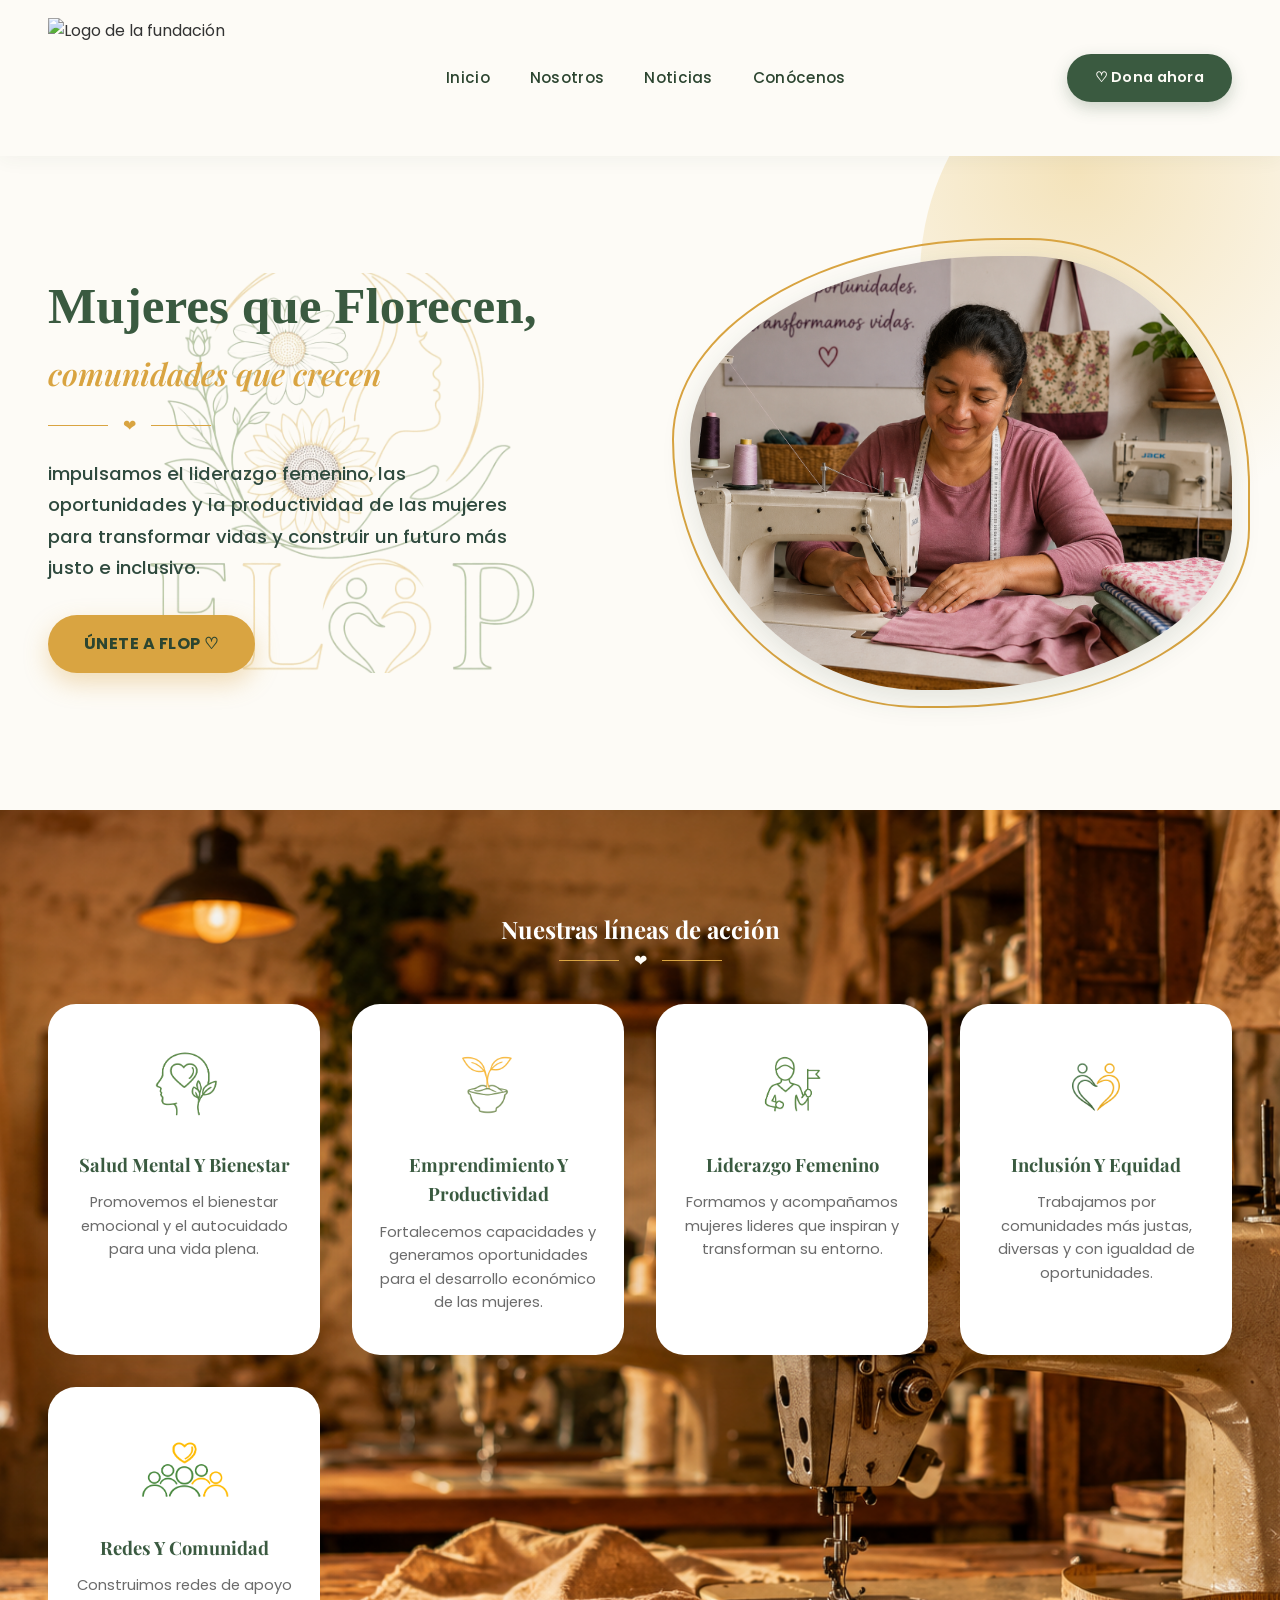
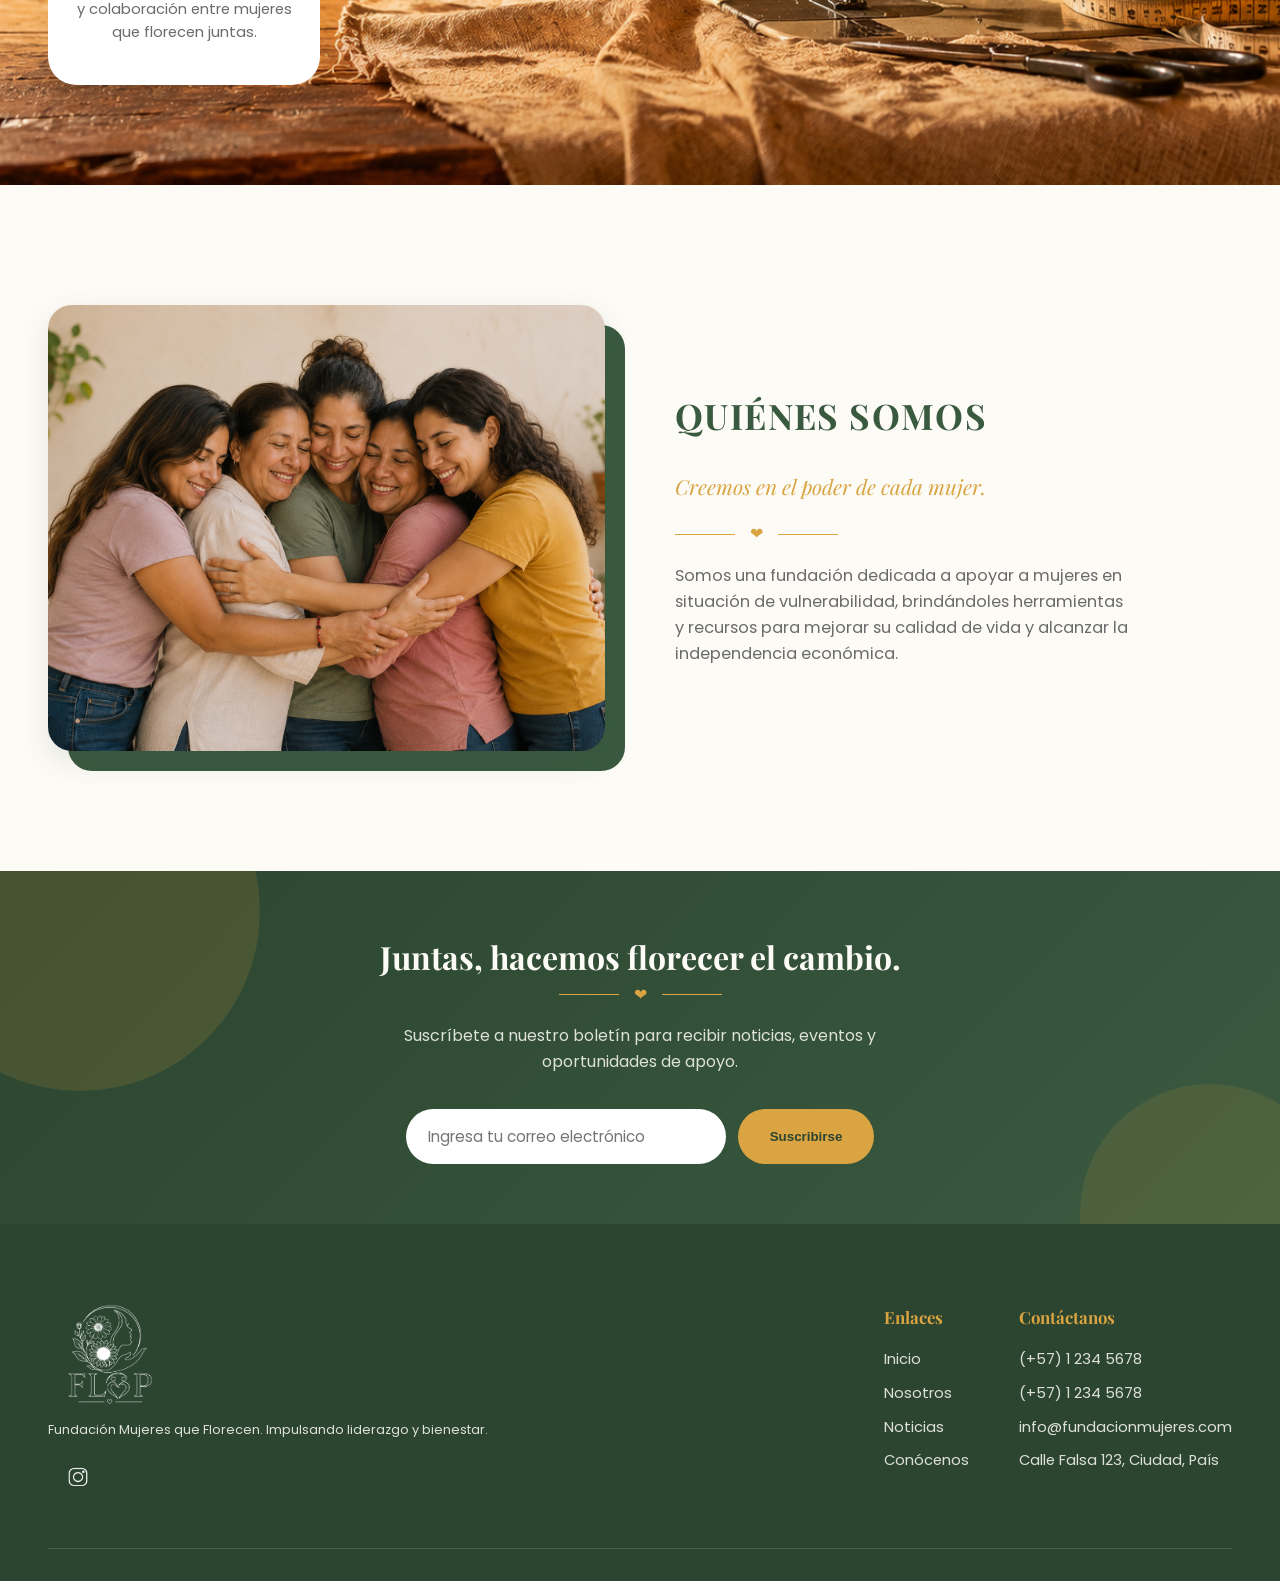
==== index.html @ de9be303 "Primera subida del sitio" ====
<!DOCTYPE html>
<html lang="en">
<head>
    <meta charset="UTF-8">
    <meta name="viewport" content="width=device-width, initial-scale=1.0">
    <title>Document</title>
    <link rel="stylesheet" href="home.css">
    <link rel="stylesheet" href="base.css">
<link rel="preconnect" href="https://fonts.googleapis.com">
<link rel="preconnect" href="https://fonts.gstatic.com" crossorigin>
<link href="https://fonts.googleapis.com/css2?family=Playwrite+ES:wght@100..400&family=Playwrite+NZ+Basic:wght@100..400&display=swap" rel="stylesheet">
</head>
<body>
    <header>
        <img class="logo" src="img/logofundación2.png" alt="Logo de la fundación">
        <nav>
        <ul>
            <li><a href="#">Inicio</a></li>
            <li><a href="nosotros.html">Nosotros</a></li>
            <li><a href="noticias.html">Noticias</a></li>
            <li><a href="conocenos.html">Conócenos</a></li>
        </ul>
        </nav>
        <a href="#" class="boton">♡ Dona ahora</a>
    </header>
<!--====encabezado====-->
<main>
    <section class="hero">
        <div class="hero-texto">
            <h1><span class="titulo-home">Mujeres que Florecen, </span><br> <span class="dorado">comunidades que crecen</span></h1>
            <div class="divisor" style="justify-content:flex-start;">❤</div>
            <p>impulsamos el liderazgo femenino, las oportunidades y la productividad de las mujeres para transformar vidas y construir un futuro más justo e inclusivo.</p> 
            <div class="hero-botones">
            <a href="contactanos.html" class="boton-unete">ÚNETE A FLOP ♡</a>
            </div>
        </div>
        <div class="hero-imagen">
            <img src="img/hero.png" alt="Imagen de la fundación">
        </div>
    </section>
<!-- ====lineas de acción==== -->
    <section class="lineas-de-accion" id="lineas-de-accion">
        
        <div class="nuestras-lineas-de-accion">
            <h1>Nuestras líneas de acción</h1>
            <div class="divisor" style="justify-content:flex-start;">❤</div>
        </div>
        <div class="tarjetas">

            <div class="tarjeta">
                <div class="icono">   
                    <img src="img/salud_mental.png" alt="salud mental y bienestar icono">
                </div>
                <h3>salud mental y bienestar</h3>
                <p>Promovemos el bienestar emocional y el autocuidado para una vida plena.</p>
            </div>
            
            <div class="tarjeta">
                <div class="icono">   
                    <img src="img/emprendimiento.png" alt="Icono de productividad">
                </div>
                <h3>Emprendimiento y productividad</h3>
                <p>Fortalecemos capacidades y generamos oportunidades para el desarrollo económico de las mujeres.</p>
            </div>

            <div class="tarjeta">
                <div class="icono">   
                    <img src="img/liderazgo.png" alt="Icono de liderazgo">
                </div>
                <h3>Liderazgo femenino</h3>
                <p>Formamos y acompañamos mujeres lideres que inspiran y transforman su entorno.</p>
            </div>

            <div class="tarjeta">
                <div class="icono">   
                    <img src="img/inclusion.png" alt="Icono de educación">
                </div>
                <h3>Inclusión y equidad</h3>
                <p>Trabajamos por comunidades más justas, diversas y con igualdad de oportunidades.</p>
            </div>

            <div class="tarjeta">
                <div class="icono">   
                    <img src="img/redes.png" alt="Icono de solidaridad">
                </div>
                <h3>Redes y comunidad</h3>
                <p>Construimos redes de apoyo y colaboración entre mujeres que florecen juntas.</p>
            </div>

        </div>
    </section>

<!--====Quienes somos====-->
    <section class="quienes-somos" id="quienes-somos">
        <div class="quienes-somos-imagen">
            <img src="img/quienes-somos.png" alt="Imagen de quienes somos">
        </div>
        <div class="quienes-somos-texto">
            <h2>QUIÉNES SOMOS</h2><br><h3>Creemos en el poder de cada mujer.</h3>
            <div class="divisor" style="justify-content:flex-start;">❤ </div>
            <p>Somos una fundación dedicada a apoyar a mujeres en situación de vulnerabilidad, brindándoles herramientas y recursos para mejorar su calidad de vida y alcanzar la independencia económica.</p>
        </div>
    </section>

<!-- ====Correo==== -->
    <section class="correo" id="correo">
        <h2>Juntas, hacemos florecer el cambio.</h2>
        <div class="divisor" style="justify-content:center;">❤</div>
        <p>Suscríbete a nuestro boletín para recibir noticias, eventos y oportunidades de apoyo.</p>
        <form action="#" method="post">
            <input type="email" name="email" placeholder="Ingresa tu correo electrónico" required>
            <button type="submit">Suscribirse</button>
        </form>
    </section>

<!-- ====pie de pagina====-->
    <footer>
        <div class="footer-grid">
            <div class="footer-col" style="flex:1 1 220px">
                    <div class="logo-footer">
                        <img src="img/logoFundación2.png" alt="Logo de la fundación">
                    </div>
                    <p style="font-size:0.8rem">Fundación Mujeres que Florecen. Impulsando liderazgo y bienestar.</p>
                    <div class="redes-sociales">
                        <a href="#"><img src="img/instagram.png" alt="Instagram"></a>
                    </div>
            </div>

            <div class="footer-col">
                <h3>Enlaces</h3>
                <ul>
                    <li><a href="#">Inicio</a></li>
                    <li><a href="nosotros.html">Nosotros</a></li>
                    <li><a href="noticias.html">Noticias</a></li>
                    <li><a href="eventos.html">Conócenos</a></li>
                </ul>
            </div>

            <div class="footer-col">
                <h3>Contáctanos</h3>
                <ul>
                    <li>(+57) 1 234 5678</li>
                    <li>(+57) 1 234 5678</li>
                    <li>info@fundacionmujeres.com</li>
                    <li>Calle Falsa 123, Ciudad, País</li>
                </ul>
            </div>
        </div>
    </footer>
</body>
</html>
---- home.css ----
/* ----------HERO--------*/
.hero{
  display:flex;
  align-items:center;
  justify-content:space-between;
  gap: 60px;
  max-width: 1300px;
  margin: 0 auto;
  padding: 100px 48px 120px;
  position: relative;
  overflow: hidden;
}
.hero-texto{
  position: relative;
  z-index: 1;
}
.hero-texto::before {
  content: "";
  position: absolute;
  inset: 0; /* top:0; right:0; bottom:0; left:0; */
  background: url(img/logoFundación2.png);
  background-size: 98% auto;
  background-position: center;
  background-repeat: no-repeat;
  filter: saturate(0.65) opacity(0.4);
  z-index: -1;
}

/* mancha dorada difusa detrás del hero */
.hero::before{
  content:"";
  position:absolute;
  top:-140px; right:-160px;
  width:520px; height:520px;
  background: radial-gradient(circle at 30% 30%, var(--dorado-suave), transparent 70%);
  border-radius:50%;
  z-index:0;
}
 
.hero > div:first-child{
  flex:1 1 460px;
  position:relative;
  z-index:1;
  animation: apareceArriba .9s ease both;
}

.hero h1 .titulo-home{
  font-family: "Playwrite NZ Basic", cursive;
  font-optical-sizing: auto;
  font-weight: auto;
  font-style: normal;
}

.hero h1{
  font-size: clamp(2.3rem, 4vw, 3.6rem);
  font-weight:600;
  line-height:1.15;
  margin-bottom: 18px;
}
.hero h1 .dorado{
  color: var(--dorado);
  font-style: italic;
  font-size: 0.6em;
}
 
.hero > div:first-child > p{
  color: #2f4a3e;;
  font-size: 1.15rem;      /* un poco más grande que el 1.05rem actual */
  font-weight: 500;         /* Poppins soporta 300/400/500/600/700 según tu @import */
  line-height: 1.7; 
  max-width: 480px;
  margin: 20px 0 32px;
}
 
.hero-botones .boton-unete{
  display:inline-block;
  background: var(--dorado);
  color: var(--verde-oscuro);
  font-weight:700;
  letter-spacing:.03em;
  padding: 16px 36px;
  border-radius: 999px;
  transition: transform .3s ease, background .3s ease, color .3s ease, box-shadow .3s ease;
  box-shadow: 0 10px 24px rgba(217,164,65,.35);
}
.hero-botones .boton-unete:hover{
  background: var(--verde);
  color: var(--crema);
  transform: translateY(-3px);
}
 

.hero-imagen{
  flex:1 1 420px;
  position:relative;
  z-index:1;
}
.hero-imagen::before{
  content:"";
  position:absolute;
  inset:-18px;
  border: 2px solid var(--dorado);
  border-radius: 60% 40% 55% 45% / 45% 55% 40% 60%;
  animation: flotar 8s ease-in-out infinite;
}
.hero-imagen img{
  position:relative;
  z-index:1;
  border-radius: 60% 40% 55% 45% / 45% 55% 40% 60%;
  box-shadow: var(--sombra);
}
 
@keyframes flotar{
  0%, 100%{ transform: translate(0,0) rotate(0deg); }
  50%{ transform: translate(6px,-10px) rotate(2deg); }
}
@keyframes apareceArriba{
  from{ opacity:0; transform: translateY(24px); }
  to{ opacity:1; transform: translateY(0); }
}
 
/* ----------LÍNEAS DE ACCIÓN (tarjetas)------------ */
.nuestras-lineas-de-accion{
  text-align: center;
}
.nuestras-lineas-de-accion .divisor{
  justify-content: center !important;
  margin-bottom: 30px;
  color: var(--crema);
}
.nuestras-lineas-de-accion h1{
color:var(--blanco);
}
.lineas-de-accion{
  background-image: url('img/fondo-home.png');
  background-size: cover;        /* la imagen cubre todo el contenedor, recortando si es necesario */
  background-position: center;   /* centra la imagen, evita cortes en los bordes */
  background-repeat: no-repeat;
  padding: 100px 48px;
}
 
.tarjetas{
  max-width: 1300px;
  margin: 0 auto;
  display: grid;
  grid-template-columns: repeat(auto-fit, minmax(220px, 1fr));
  gap: 32px;
}
 
.tarjeta{
  background: var(--blanco);
  border-radius: 28px;
  padding: 40px 28px;
  text-align: center;
  position: relative;
  overflow: hidden;
  box-shadow: 0 10px 30px rgba(44,69,48,.08);
  transition: transform .35s ease, box-shadow .35s ease;
}
 
/* barra superior que aparece al pasar el mouse */
.tarjeta::before{
  content:"";
  position:absolute;
  top:0; left:0; right:0;
  height:4px;
  background: linear-gradient(90deg, var(--dorado), var(--verde));
  transform: scaleX(0);
  transform-origin: left;
  transition: transform .4s ease;
}
.tarjeta:hover{
  transform: translateY(-10px);
  box-shadow: 0 20px 40px rgba(44,69,48,.16);
}
.tarjeta:hover::before{ transform: scaleX(1); }
 
.tarjeta .icono{
  width: 90px; height: 84px;
  margin: 0 auto 22px;
  display:flex;
  align-items:center;
  justify-content:center;
  border-radius: 50%;
  transition: background .35s ease, transform .35s ease;
}
.tarjeta:hover .icono{
  transform: rotate(-8deg) scale(1.08);
}
.tarjeta .icono img{ width:90px; height:90px; object-fit: cover;}
 
.tarjeta h3{
  font-size: 1.15rem;
  margin-bottom: 12px;
  text-transform: capitalize;
}
.tarjeta p{
  color: var(--gris);
  font-size: .92rem;
}
 
/* ==========================================================
   QUIENES SOMOS
   ========================================================== */
.quienes-somos{
  display:flex;
  align-items:center;
  gap: 70px;
  max-width: 1300px;
  margin: 0 auto;
  padding: 120px 48px;
}
 
.quienes-somos-imagen{
  flex: 1 1 420px;
  position: relative;
}

.quienes-somos-imagen::before{
  content:"";
  position:absolute;
  inset: 20px -20px -20px 20px;
  background: var(--verde);
  border-radius: 24px;
  z-index:0;
}
.quienes-somos-imagen img{
  position:relative;
  z-index:1;
  border-radius: 24px;
  box-shadow: var(--sombra);
}
 
.quienes-somos-texto{ flex: 1 1 420px; }
.quienes-somos-texto h2{
  font-size: 2.2rem;
  letter-spacing:.04em;
}
.quienes-somos-texto h3{
  font-family:'Playfair Display', serif;
  font-style: italic;
  font-weight: 400;
  color: var(--dorado);
  font-size: 1.3rem;
  margin-bottom: 18px;
}
.quienes-somos-texto p{
  color: var(--gris);
  font-size: 1.02rem;
  max-width: 460px;
}
 
/* ==========================================================
   CORREO 
   ========================================================== */
.correo{
  position: relative;
  overflow: hidden;
  background: linear-gradient(135deg, var(--verde-oscuro), var(--verde));
  color: var(--crema);
  text-align: center;
  padding: 60px 24px;
}
.correo::before{
  content:"";
  position:absolute;
  width:360px; height:360px;
  border-radius:50%;
  background: rgba(217,164,65,.15);
  top:-140px; left:-100px;
}
.correo::after{
  content:"";
  position:absolute;
  width:260px; height:260px;
  border-radius:50%;
  background: rgba(217,164,65,.12);
  bottom:-120px; right:-60px;
}
.correo h2{
  color: var(--crema);
  font-size: 2rem;
  position:relative; z-index:1;
}
.correo .divisor::before,
.correo .divisor::after{ background: var(--dorado); }
 
.correo > p{
  color: rgba(253,251,246,.85);
  max-width: 480px;
  margin: 0 auto 34px;
  position:relative; z-index:1;
}
 
.correo form{
  display:flex;
  justify-content:center;
  gap: 12px;
  flex-wrap: wrap;
  position:relative; z-index:1;
}
.correo input{
  padding: 16px 22px;
  border-radius: 999px;
  border: none;
  width: 320px;
  max-width: 80vw;
  font-family: inherit;
  font-size: .95rem;
}
.correo input:focus{ outline: 3px solid var(--dorado); }
 
.correo button{
  padding: 16px 32px;
  border-radius: 999px;
  border: none;
  background: var(--dorado);
  color: var(--verde-oscuro);
  font-weight: 700;
  cursor: pointer;
  transition: background .3s ease, transform .3s ease;
}
.correo button:hover{
  background: var(--crema);
  transform: translateY(-2px);
}
---- base.css ----
/* ---------- Variables ---------- */
@import url('https://fonts.googleapis.com/css2?family=Poppins:wght@300;400;500;600;700&family=Playfair+Display:ital,wght@0,500;0,600;0,700;1,500&display=swap');

 
:root{
  --verde: #3a5a40;
  --verde-oscuro: #2c4530;
  --dorado: #d9a441;
  --crema: #fdfbf6;
  --texto: #333333;
  --gris: #6b6b6b;
  --verde-claro: #eef3ea;
  --dorado-suave: #f4e3bb;
  --blanco: #ffffff;
  --sombra: 0 10px 30px rgba(44, 69, 48, 0.12);
}
 
*{ margin:0; padding:0; box-sizing:border-box; }
 
body{
  font-family: 'Poppins', sans-serif;
  color: var(--texto);
  background: var(--crema);
  line-height: 1.6;
  overflow-x: hidden;
}
 
h1, h2, h3{
  font-family: 'Playfair Display', serif;
  color: var(--verde);
}
 
a{ text-decoration:none; color:inherit; }
ul{ list-style:none; }
img{ max-width:100%; display:block; }
 
.contenedor{
  max-width: 1200px;
  margin: 0 auto;
  padding: 0 24px;
}
 
.divisor{
  display:flex;
  align-items:center;
  justify-content:center;
  gap: 15px;
  color: var(--dorado);
  margin: 0 auto 16px;
}
.divisor::before, .divisor::after{
  content:"";
  width:60px;
  height:1px;
  background: var(--dorado);
}
 
@media (prefers-reduced-motion: reduce){
  *{ animation:none !important; transition:none !important; }
}
 
/* ------------HEADER---------- */
header{
  position: sticky;
  top: 0;
  z-index: 100;
  display:flex;
  align-items:center;
  justify-content:space-between;
  gap: 24px;
  padding: 18px 48px;
  background: rgba(253, 251, 246, 0.85);
  backdrop-filter: blur(10px);
  box-shadow: 0 2px 20px rgba(44, 69, 48, 0.06);
}
 
header .logo{
  height: 120px;
  width: auto;
}
 
header nav ul{
  display:flex;
  gap: 40px;
  flex-wrap: wrap;
}
 
header nav a{
  position:relative;
  font-weight:500;
  font-size:.95rem;
  letter-spacing:.02em;
  color: var(--verde-oscuro);
  padding-bottom: 4px;
}
header nav a::after{
  content:"";
  position:absolute;
  left:0; bottom:0;
  width:0; height:2px;
  background: var(--dorado);
  transition: width .3s ease;
}
header nav a:hover::after{ width:100%; }
 
header .boton{
  background: var(--verde);
  color: var(--crema);
  padding: 12px 28px;
  border-radius: 999px;
  font-weight:600;
  font-size:.9rem;
  letter-spacing:.02em;
  white-space: nowrap;
  transition: transform .3s ease, background .3s ease, box-shadow .3s ease;
  box-shadow: 0 6px 16px rgba(58,90,64,.25);
}
header .boton:hover{
  background: var(--verde-oscuro);
  transform: translateY(-2px);
  box-shadow: 0 10px 22px rgba(58,90,64,.35);
}
/* --------footer-------*/
footer{
  background: var(--verde-oscuro);
  color: rgba(253,251,246,.85);
  padding: 80px 48px 32px;
}
 
.footer-grid{
  max-width: 1300px;
  margin: 0 auto;
  display:flex;
  flex-wrap: wrap;
  gap: 50px;
  padding-bottom: 50px;
  border-bottom: 1px solid rgba(253,251,246,.15);
}
 
.logo-footer img{
  height: 100px;
  margin-bottom: 16px;
  filter: brightness(0) invert(1);
}
 
.footer-col h3{
  color: var(--dorado);
  font-size: 1.05rem;
  margin-bottom: 18px;
}
.footer-col ul li{
  margin-bottom: 10px;
  font-size: .92rem;
}
.footer-col a{ transition: color .25s ease; }
.footer-col a:hover{ color: var(--dorado); }
 
.redes-sociales{
  display:flex;
  gap: 14px;
  margin-top: 18px;
}
.redes-sociales img{
  width: 60px;
  filter: brightness(0) invert(1);
  transition: transform .3s ease;
}
.redes-sociales a:hover img{ transform: translateY(-3px); }
 
/* ---------RESPONSIVE----------*/
@media (max-width: 960px){
  header{ padding: 16px 24px; }
  header nav ul{ gap: 22px; }
 
  .hero{
    flex-direction: column;
    text-align: center;
    padding: 70px 24px 90px;
    gap: 50px;
  }
  .hero > div:first-child > p{ margin-inline: auto; }
 
  .quienes-somos{
    flex-direction: column;
    padding: 80px 24px;
    text-align: center;
  }
  .quienes-somos-texto p{ margin-inline: auto; }
 
  .lineas-de-accion{ padding: 70px 24px; }
}
 
@media (max-width: 600px){
  header{ flex-direction: column; gap: 14px; }
  header nav ul{ justify-content:center; gap: 16px; }
 
  .hero h1{ font-size: 2rem; }
  .hero-imagen::before,
  .hero-imagen img{ border-radius: 40% 60% 50% 50% / 50% 50% 40% 60%; }
 
  .correo input{ width: 100%; }
  .footer-grid{ flex-direction: column; gap: 36px; }
}
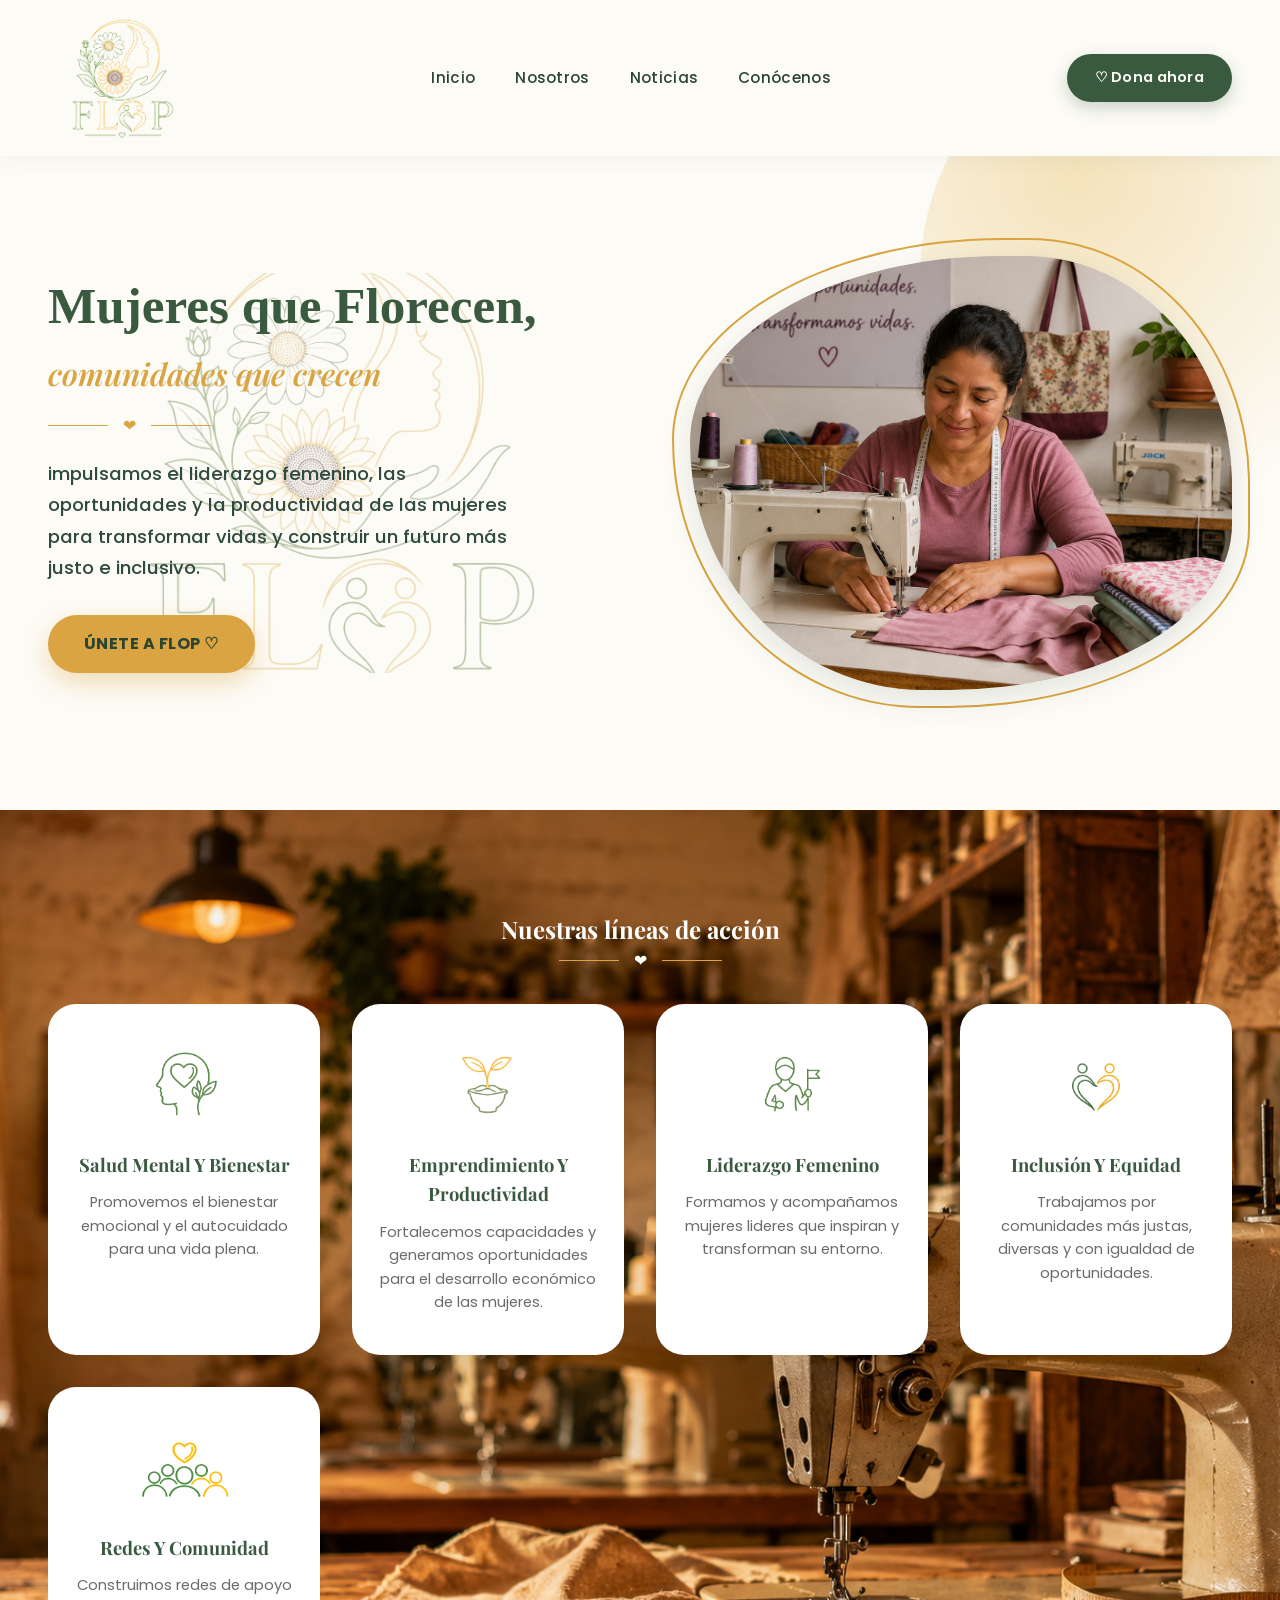
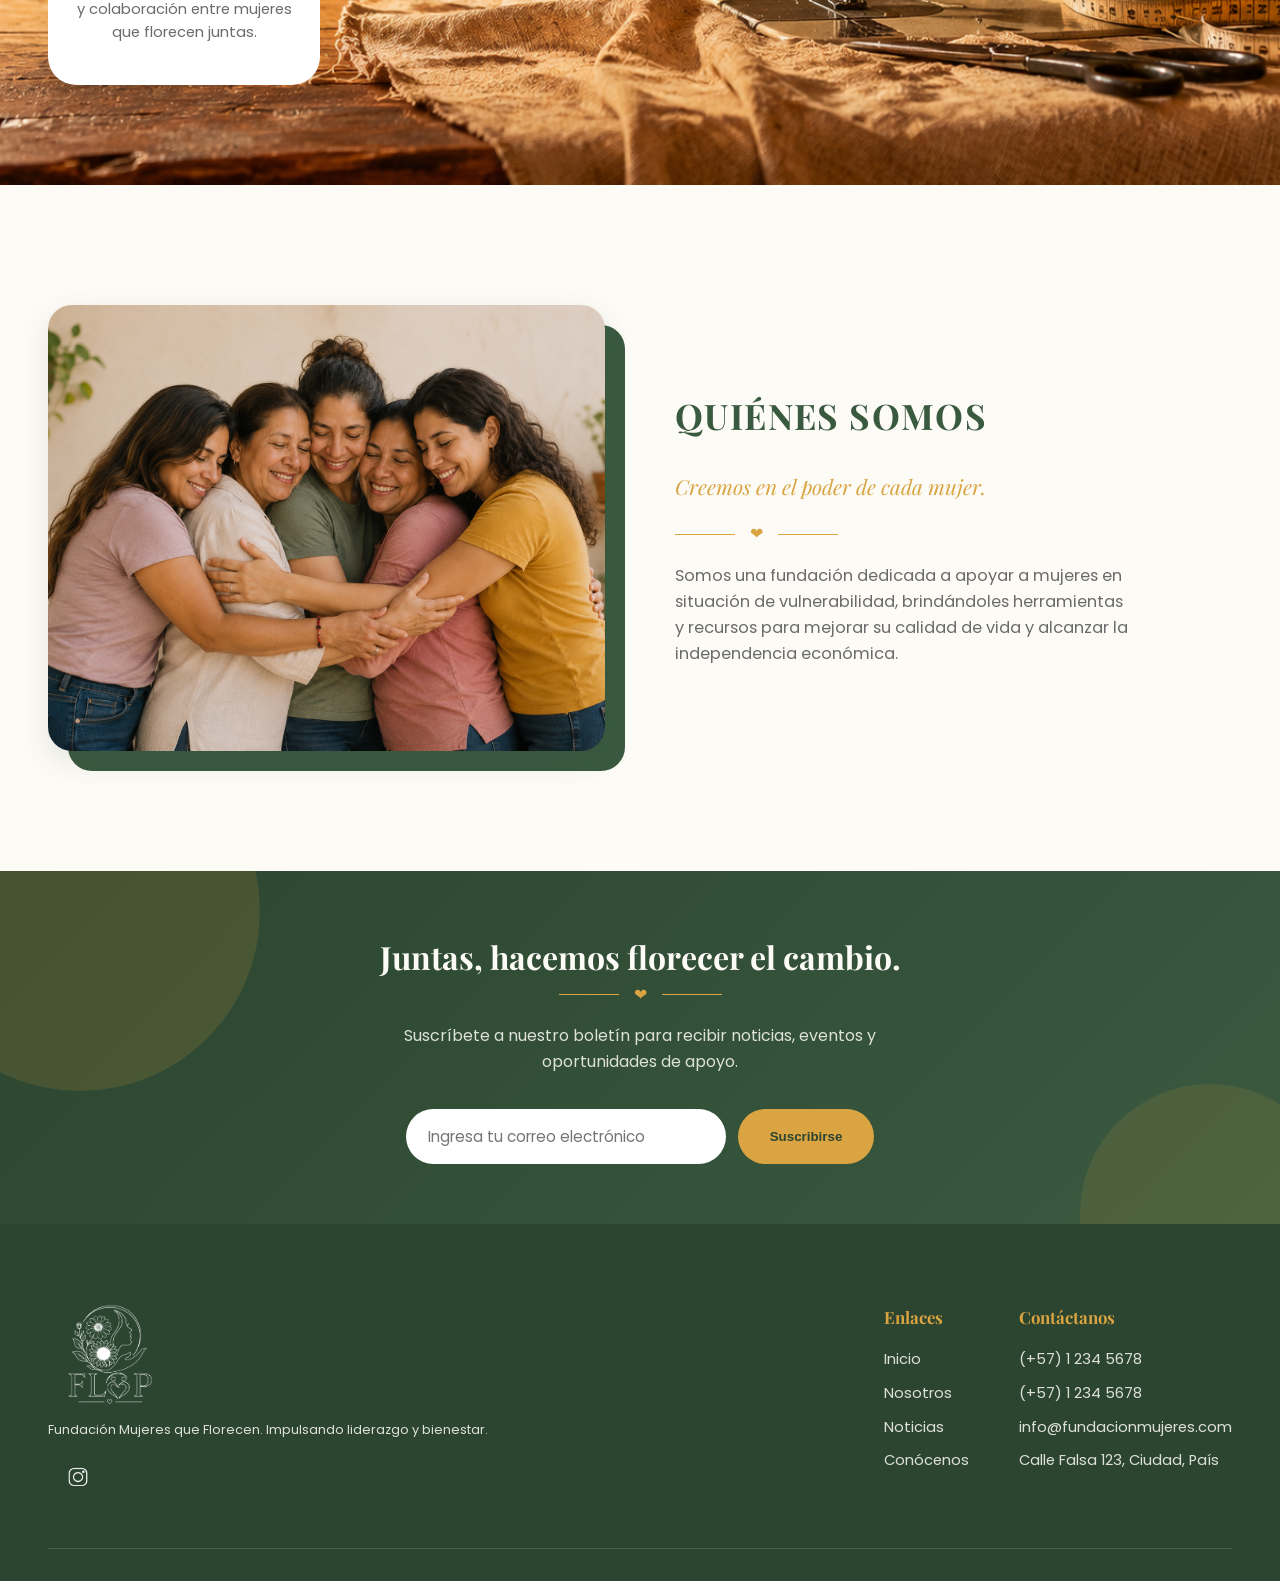
==== commit 30dee028: "se resuelven conflictos con el logo" ====
--- a/index.html
+++ b/index.html
@@ -12,7 +12,7 @@
 </head>
 <body>
     <header>
-        <img class="logo" src="img/logofundación2.png" alt="Logo de la fundación">
+        <img class="logo" src="img/logofundacion2.png" alt="Logo de la fundación">
         <nav>
         <ul>
             <li><a href="#">Inicio</a></li>
@@ -118,7 +118,7 @@
         <div class="footer-grid">
             <div class="footer-col" style="flex:1 1 220px">
                     <div class="logo-footer">
-                        <img src="img/logoFundación2.png" alt="Logo de la fundación">
+                        <img src="img/logofundacion2.png" alt="Logo de la fundación">
                     </div>
                     <p style="font-size:0.8rem">Fundación Mujeres que Florecen. Impulsando liderazgo y bienestar.</p>
                     <div class="redes-sociales">
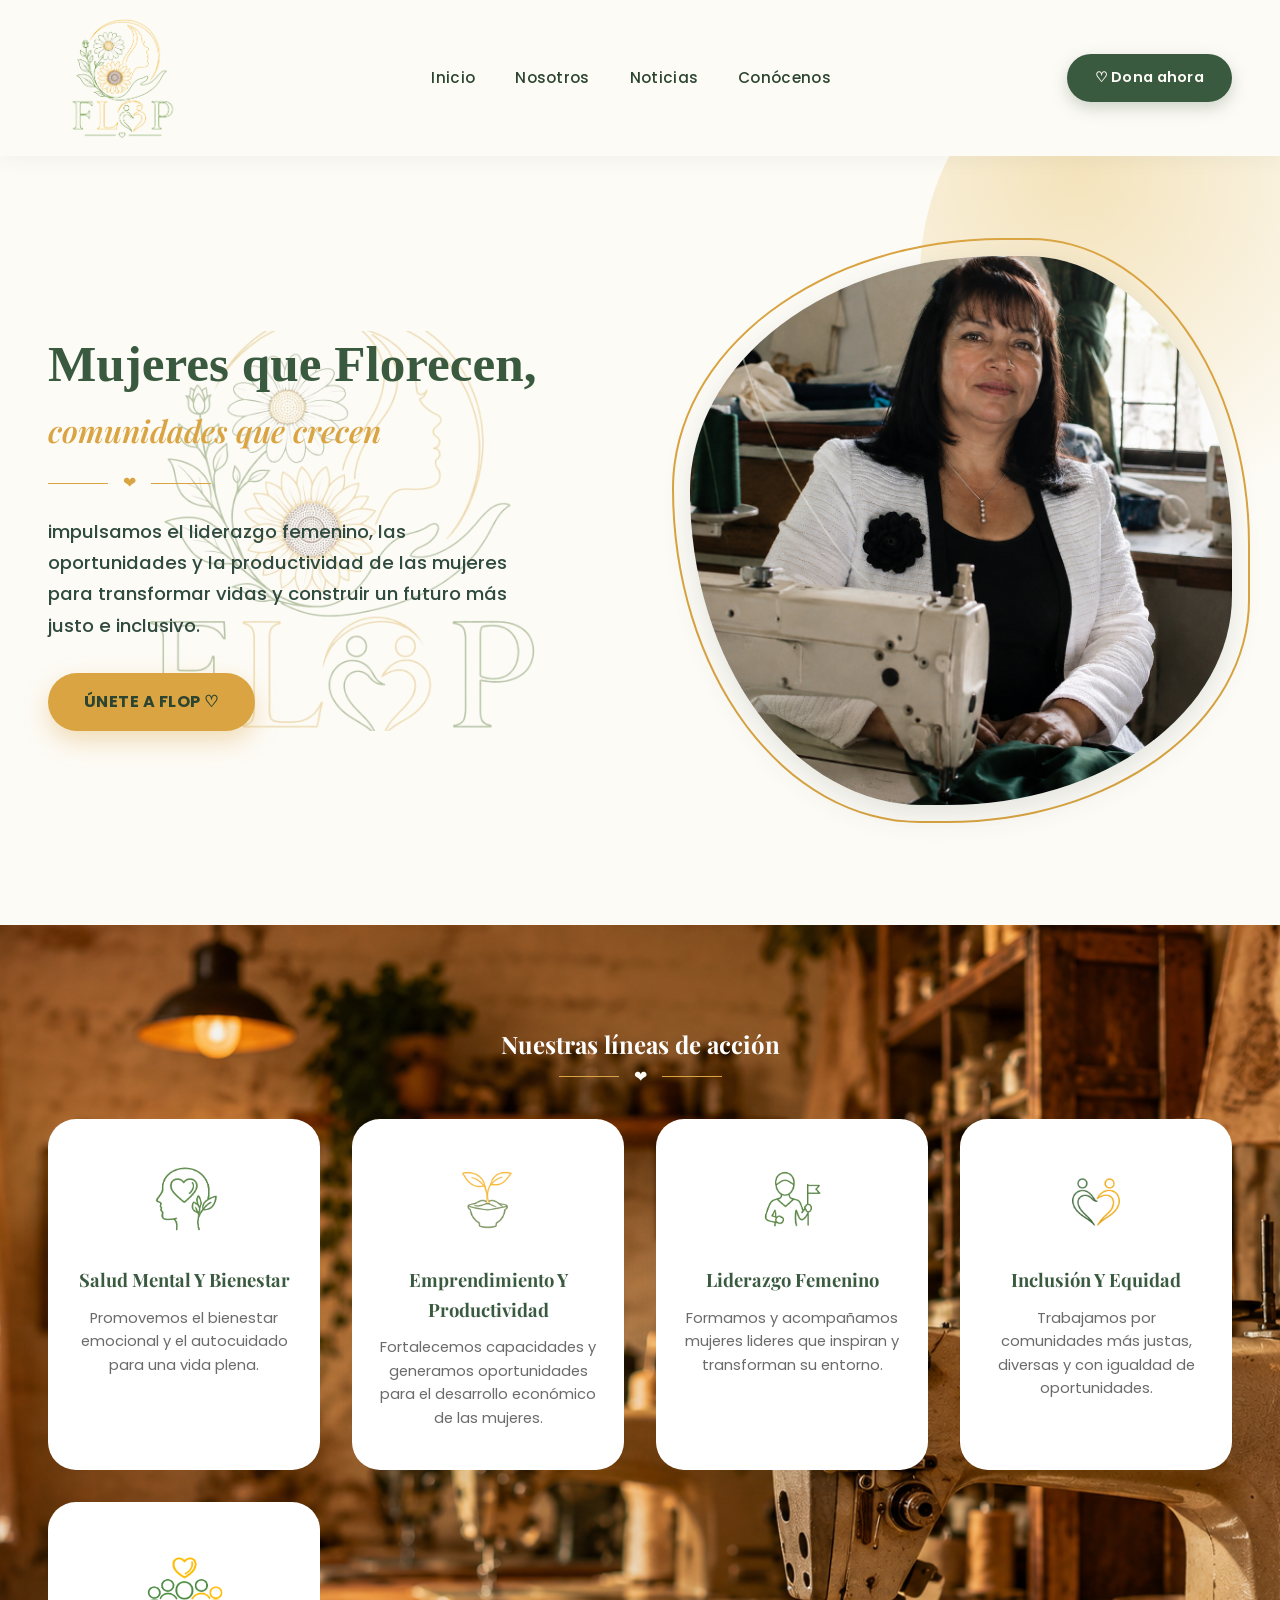
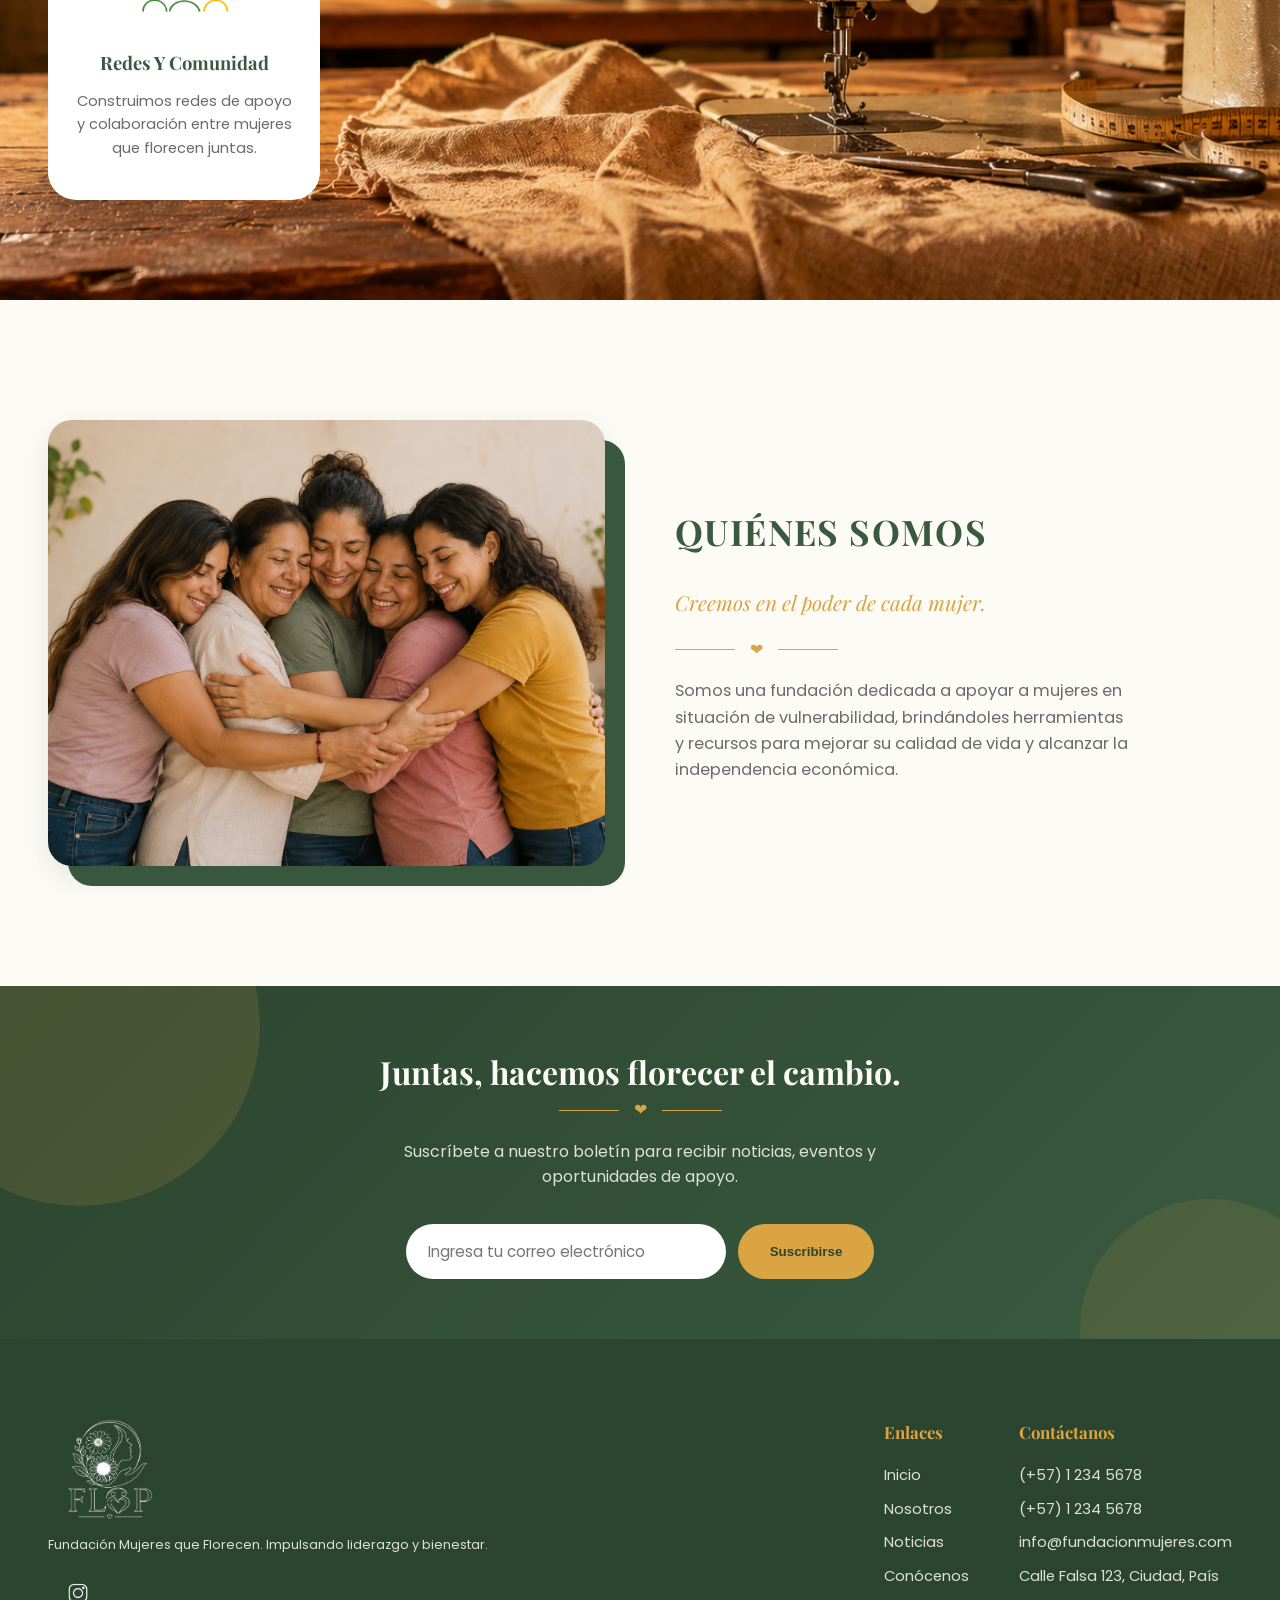
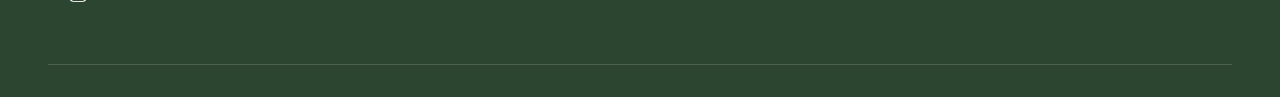
==== commit 82b3f024: "cambios en conócenos, agregado de un modal y la foto del index" ====
--- a/index.html
+++ b/index.html
@@ -35,7 +35,7 @@
             </div>
         </div>
         <div class="hero-imagen">
-            <img src="img/hero.png" alt="Imagen de la fundación">
+            <img src="img/hero2.png" alt="Imagen de la fundación">
         </div>
     </section>
 <!-- ====lineas de acción==== -->
--- a/home.css
+++ b/home.css
@@ -19,7 +19,7 @@
   content: "";
   position: absolute;
   inset: 0; /* top:0; right:0; bottom:0; left:0; */
-  background: url(img/logoFundación2.png);
+  background: url(img/logofundacion2.png);
   background-size: 98% auto;
   background-position: center;
   background-repeat: no-repeat;
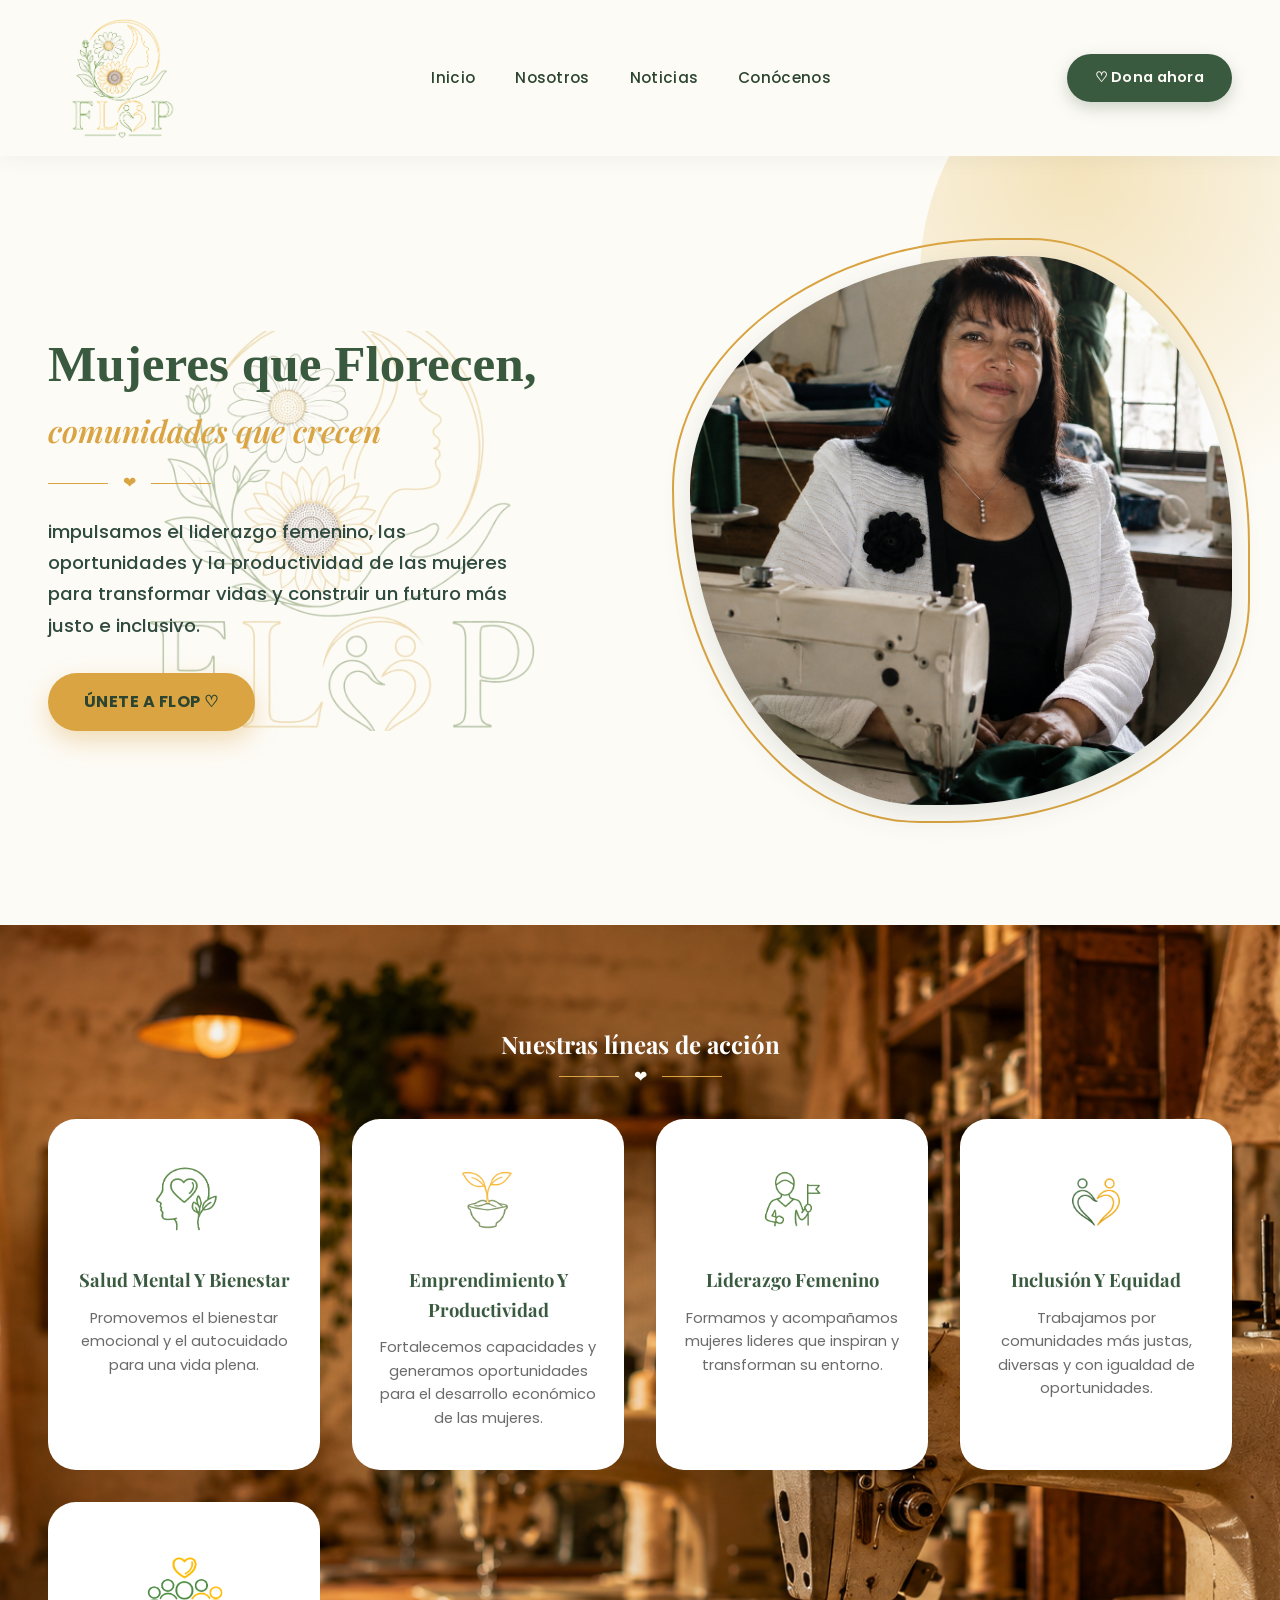
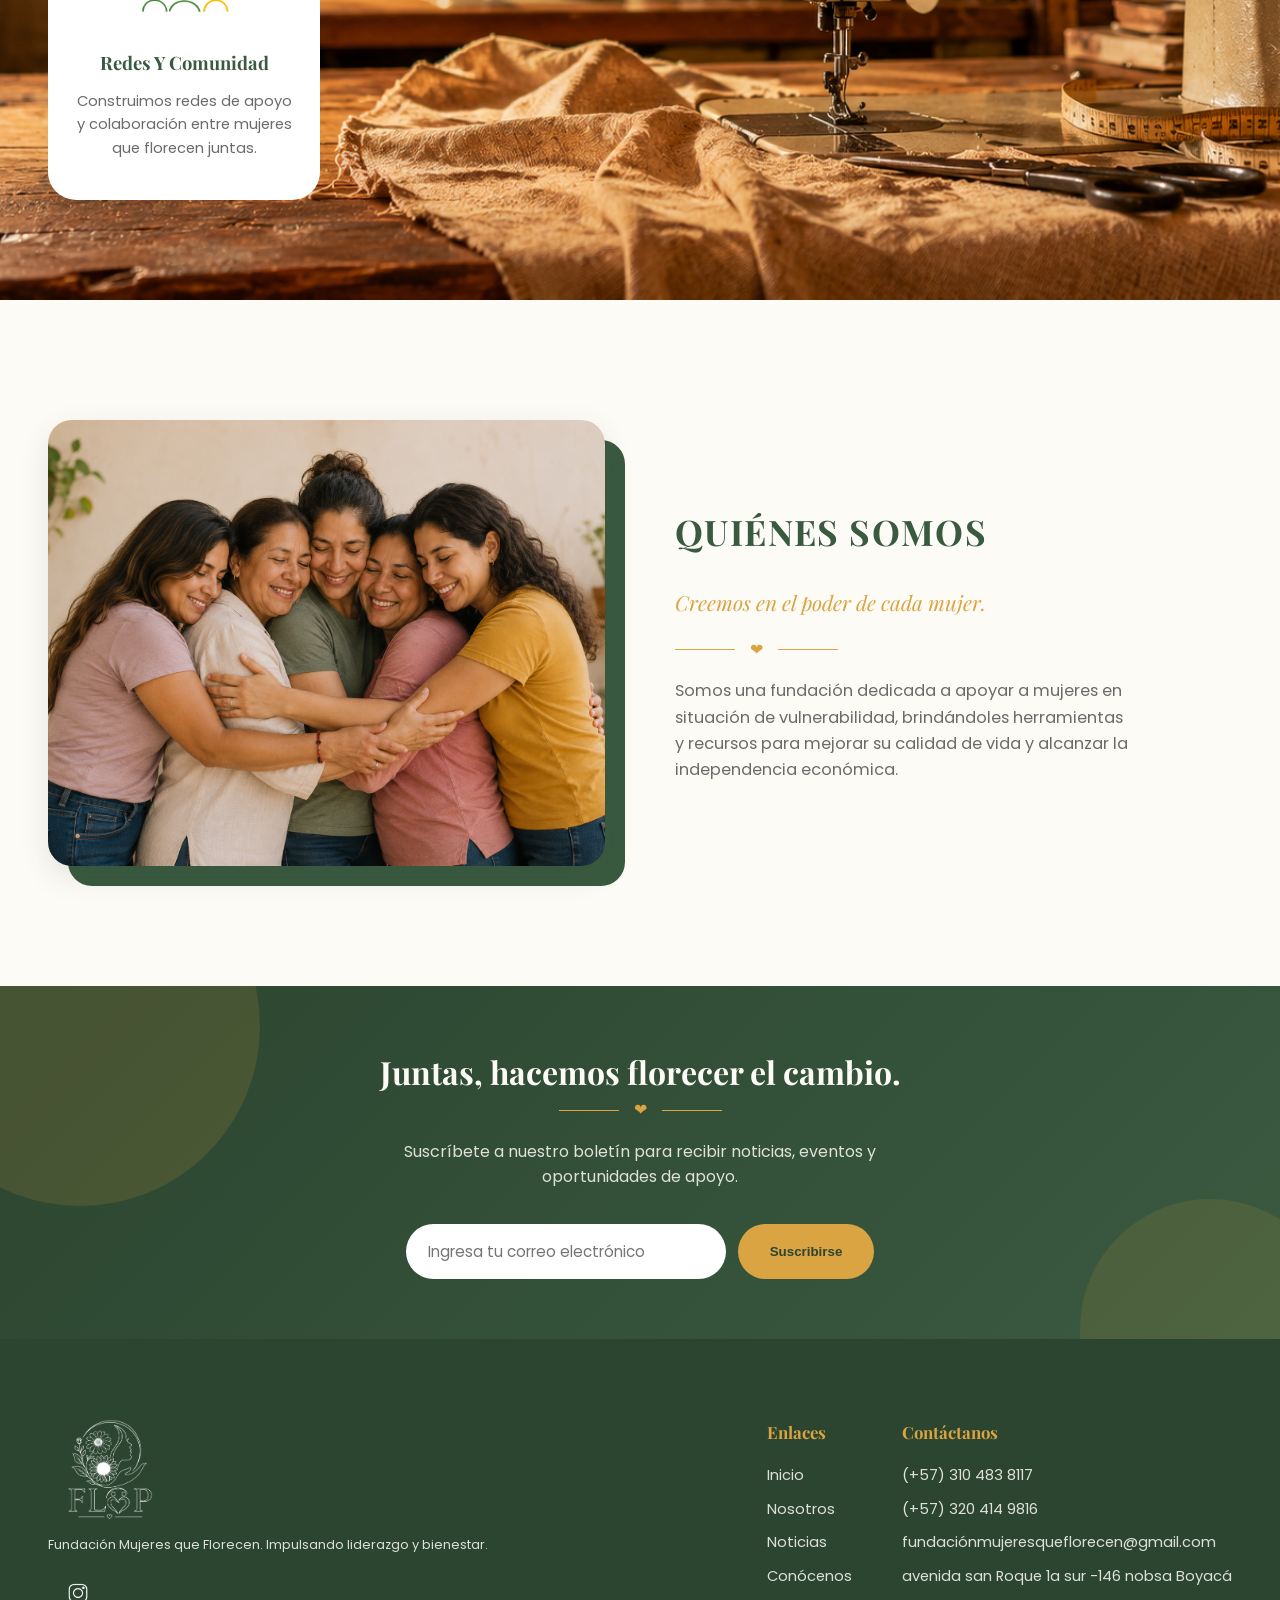
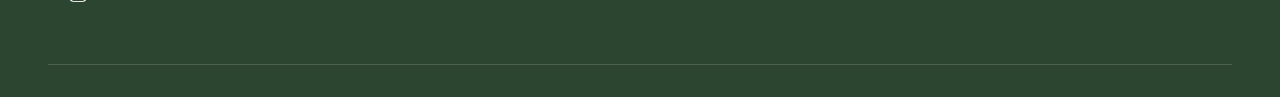
==== commit 4b27db04: "agregamos la información de la empresa" ====
--- a/index.html
+++ b/index.html
@@ -139,10 +139,10 @@
             <div class="footer-col">
                 <h3>Contáctanos</h3>
                 <ul>
-                    <li>(+57) 1 234 5678</li>
-                    <li>(+57) 1 234 5678</li>
-                    <li>info@fundacionmujeres.com</li>
-                    <li>Calle Falsa 123, Ciudad, País</li>
+                    <li>(+57) 310 483 8117</li>
+                    <li>(+57) 320 414 9816</li>
+                    <li>fundaciónmujeresqueflorecen@gmail.com</li>
+                    <li>avenida san Roque 1a sur -146 nobsa Boyacá</li>
                 </ul>
             </div>
         </div>
